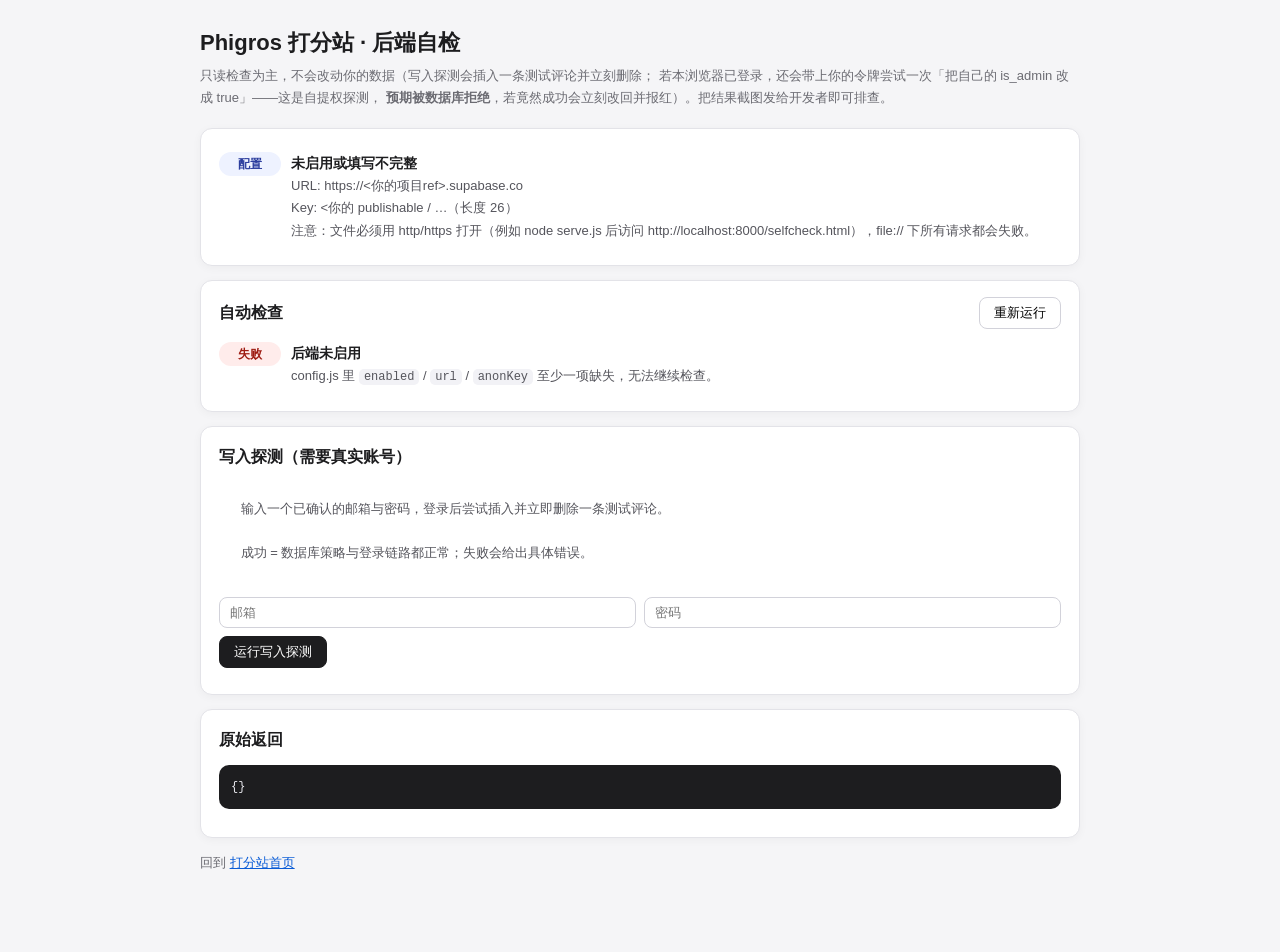
==== selfcheck.html @ b78b50f0 "chore: 首次提交 —— Phigros 谱面评价站（开源版，代码 MIT；曲目数据与曲绘不随仓库分发）" ====
<!DOCTYPE html>
<html lang="zh-CN">
<head>
<meta charset="UTF-8" />
<meta name="viewport" content="width=device-width, initial-scale=1.0" />
<title>Phigros 打分站 · 后端自检</title>
<style>
  :root { color-scheme: light dark; }
  body { margin: 0; padding: 24px 18px 60px; background: #f5f5f7; color: #1d1d1f;
    font-family: -apple-system, "PingFang SC", "Microsoft YaHei", Arial, sans-serif; line-height: 1.7; }
  .wrap { max-width: 880px; margin: 0 auto; }
  h1 { font-size: 22px; margin: 0 0 4px; }
  .sub { color: #6b6b72; font-size: 13px; margin-bottom: 18px; }
  .card { background: #fff; border: 1px solid #e3e3e8; border-radius: 12px; padding: 16px 18px; margin-bottom: 14px;
    box-shadow: 0 2px 10px rgba(0,0,0,.04); }
  .row { display: flex; gap: 10px; align-items: flex-start; padding: 7px 0; border-bottom: 1px dashed #ececf1; }
  .row:last-child { border-bottom: none; }
  .tag { flex: 0 0 62px; font-size: 12px; font-weight: 700; text-align: center; border-radius: 999px; padding: 2px 0; }
  .ok   { background: #e6f7ec; color: #10693a; }
  .warn { background: #fff6e5; color: #8a5a00; }
  .bad  { background: #ffeceb; color: #9e1c12; }
  .info { background: #eef2ff; color: #2c3e9e; }
  .name { font-weight: 600; font-size: 14px; }
  .desc { font-size: 13px; color: #55555c; white-space: pre-wrap; word-break: break-word; }
  code { background: #f2f2f6; padding: 1px 5px; border-radius: 5px; font-size: 12px; }
  button { border: 1px solid #d2d2da; background: #fff; border-radius: 8px; padding: 6px 14px; font-size: 13px;
    cursor: pointer; font-family: inherit; }
  button.primary { background: #1d1d1f; color: #fff; border-color: #1d1d1f; }
  button:disabled { opacity: .5; cursor: default; }
  input { border: 1px solid #d2d2da; border-radius: 8px; padding: 7px 10px; font-size: 13px; font-family: inherit; width: 100%; box-sizing: border-box; }
  .field { margin-bottom: 8px; }
  .grid2 { display: grid; grid-template-columns: 1fr 1fr; gap: 8px; }
  pre { background: #1d1d1f; color: #e8e8ed; padding: 12px; border-radius: 10px; overflow: auto; font-size: 12px; max-height: 260px; }
  a { color: #0a5cd6; }
</style>
</head>
<body>
<div class="wrap">
  <h1>Phigros 打分站 · 后端自检</h1>
  <div class="sub">只读检查为主，不会改动你的数据（写入探测会插入一条测试评论并立刻删除；
    若本浏览器已登录，还会带上你的令牌尝试一次「把自己的 is_admin 改成 true」——这是自提权探测，
    <b>预期被数据库拒绝</b>，若竟然成功会立刻改回并报红）。把结果截图发给开发者即可排查。</div>

  <div class="card" id="cfgCard">
    <div class="row"><span class="tag info">配置</span><div>
      <div class="name" id="cfgName">读取 config.js…</div>
      <div class="desc" id="cfgDesc"></div>
    </div></div>
  </div>

  <div class="card">
    <div style="display:flex;justify-content:space-between;align-items:center;margin-bottom:6px">
      <b>自动检查</b>
      <button id="rerun">重新运行</button>
    </div>
    <div id="results"></div>
  </div>

  <div class="card">
    <b>写入探测（需要真实账号）</b>
    <div class="desc" style="margin:6px 0 10px">
      输入一个已确认的邮箱与密码，登录后尝试插入并立即删除一条测试评论。<br>
      成功 = 数据库策略与登录链路都正常；失败会给出具体错误。
    </div>
    <div class="grid2">
      <div class="field"><input id="pEmail" type="email" placeholder="邮箱" /></div>
      <div class="field"><input id="pPass" type="password" placeholder="密码" /></div>
    </div>
    <button class="primary" id="probeBtn">运行写入探测</button>
    <div id="probeOut" style="margin-top:10px"></div>
  </div>

  <div class="card">
    <b>原始返回</b>
    <pre id="raw">（运行后显示）</pre>
  </div>

  <p class="sub">回到 <a href="index.html">打分站首页</a></p>
</div>

<script src="config.js"></script>
<script>
(function () {
  'use strict';
  var BC = window.PHIGROS_BACKEND || {};
  var URL_ = (BC.url || '').replace(/\/+$/, '');
  var KEY = BC.anonKey || '';
  var ready = !!(BC.enabled && URL_ && KEY);
  var rawLog = {};

  function el(id) { return document.getElementById(id); }
  function esc(s) { return String(s == null ? '' : s).replace(/&/g, '&amp;').replace(/</g, '&lt;').replace(/>/g, '&gt;'); }

  function addRow(level, name, desc) {
    var row = document.createElement('div');
    row.className = 'row';
    row.innerHTML = '<span class="tag ' + level + '">' +
      ({ ok: '通过', warn: '注意', bad: '失败', info: '信息' }[level] || '信息') +
      '</span><div><div class="name">' + esc(name) + '</div><div class="desc">' + desc + '</div></div>';
    el('results').appendChild(row);
  }

  async function req(method, path, body, token) {
    var headers = { apikey: KEY };
    if (KEY) headers.Authorization = 'Bearer ' + (token || KEY);
    if (body) headers['Content-Type'] = 'application/json';
    var res = await fetch(URL_ + path, {
      method: method,
      headers: headers,
      body: body ? JSON.stringify(body) : undefined
    });
    var text = await res.text();
    var data = null;
    if (text) { try { data = JSON.parse(text); } catch (e) { data = text; } }
    rawLog[method + ' ' + path] = { status: res.status, body: data };
    return { status: res.status, ok: res.ok, data: data };
  }

  function msgOf(r) {
    var d = r.data;
    if (d && typeof d === 'object') return d.message || d.msg || d.hint || d.error_description || d.error || JSON.stringify(d);
    return String(d || ('HTTP ' + r.status));
  }

  function dumpRaw() { el('raw').textContent = JSON.stringify(rawLog, null, 2); }

  /* ---------- 配置 ---------- */
  el('cfgName').textContent = ready ? '已启用（enabled: true）' : '未启用或填写不完整';
  el('cfgDesc').textContent =
    'URL: ' + (URL_ || '（空）') + '\nKey: ' + (KEY ? KEY.slice(0, 18) + '…（长度 ' + KEY.length + '）' : '（空）') +
    '\n注意：文件必须用 http/https 打开（例如 node serve.js 后访问 http://localhost:8000/selfcheck.html），file:// 下所有请求都会失败。';

  function prefixed(k) { return (k || '').indexOf('sb_publishable_') === 0 || (k || '').indexOf('sb_secret_') === 0; }

  /* ---------- 自动检查 ---------- */
  async function run() {
    el('results').innerHTML = '';
    rawLog = {};

    if (!ready) {
      addRow('bad', '后端未启用', 'config.js 里 <code>enabled</code> / <code>url</code> / <code>anonKey</code> 至少一项缺失，无法继续检查。');
      dumpRaw();
      return;
    }
    if (prefixed(KEY) && KEY.indexOf('sb_secret_') === 0) {
      addRow('bad', '密钥用错了', '当前填的是 secret key，请换成 <code>sb_publishable_…</code> 的公钥。');
    }

    /* 1. Auth 设置 */
    try {
      var s = await req('GET', '/auth/v1/settings');
      if (s.ok) {
        var d = s.data || {};
        var auto = d.mailer_autoconfirm;
        var signup = d.disable_signup === true ? '已关闭注册' : '允许注册';
        addRow('ok', 'Auth 服务可达', 'Supabase Auth 正常响应。' + signup +
          (auto === true ? '；<b>邮箱自动确认已开启</b>（注册后可直接登录）' : '；邮箱确认开启（注册后需点邮件里的确认链接）'));
      } else {
        addRow('bad', 'Auth 服务不可达', 'HTTP ' + s.status + '：' + esc(msgOf(s)));
      }
    } catch (e) {
      addRow('bad', 'Auth 请求异常', '多半是网络被拦截或页面不是 http(s) 打开的。' + esc(e.message));
    }

    /* 2. 数据表 / 视图可读性 */
    var tables = [
      { p: '/rest/v1/profiles?select=id,username,nickname,avatar_color,is_admin&limit=2', n: 'profiles 视图（昵称/管理员）' },
      { p: '/rest/v1/ratings?select=id,song_id,user_id,score&limit=2', n: 'ratings 表' },
      { p: '/rest/v1/comments?select=id,song_id,user_id,text&limit=2', n: 'comments 表' }
    ];
    for (var i = 0; i < tables.length; i++) {
      var t = tables[i];
      try {
        var r = await req('GET', t.p);
        if (r.ok) {
          addRow('ok', t.n + ' 可读', '返回 ' + (Array.isArray(r.data) ? r.data.length : 0) + ' 行（最多取 2 行作示例）。');
        } else {
          addRow('bad', t.n + ' 读取失败', 'HTTP ' + r.status + '：' + esc(msgOf(r)) +
            (/does not exist/i.test(msgOf(r)) ? '\n表/视图不存在 → 请在 SQL Editor 里执行 supabase-setup.sql。' : ''));
        }
      } catch (e) {
        addRow('bad', t.n + ' 请求异常', esc(e.message));
      }
    }

    /* 3. profiles 是否暴露 is_admin */
    try {
      var pf = await req('GET', '/rest/v1/profiles?select=is_admin&limit=1');
      if (pf.ok) addRow('ok', 'profiles 暴露 is_admin', '前端管理员判定依赖它，已就绪。');
      else addRow('warn', 'profiles 缺少 is_admin', 'HTTP ' + pf.status + '：' + esc(msgOf(pf)) +
        '\n重跑 supabase-setup.sql 里的 <code>create or replace view public.profiles …</code> 即可修复。');
    } catch (e) { /* 上面已报过 */ }

    /* 4. 匿名读 users 表：应当读不到任何行（RLS 生效） */
    try {
      var us = await req('GET', '/rest/v1/users?select=id,username&limit=3');
      if (us.ok) {
        var rows = Array.isArray(us.data) ? us.data.length : 0;
        if (rows === 0) addRow('ok', 'users 表受 RLS 保护', '匿名读取返回 0 行，符合预期（密码哈希不会外泄）。');
        else addRow('bad', 'users 表可被匿名读取', '匿名就拿到了 ' + rows + ' 行资料！说明 RLS 未生效或策略过宽，请重跑 supabase-setup.sql。');
      } else {
        addRow('ok', 'users 表受 RLS 保护', '匿名读取被拒绝（HTTP ' + us.status + '），符合预期。');
      }
    } catch (e) { addRow('warn', 'users 表检查异常', esc(e.message)); }

    /* 5. 匿名写入探测：应当被拒 */
    var probeId = 'selfcheck_' + Date.now();
    try {
      var w = await req('POST', '/rest/v1/comments', {
        id: probeId, song_id: '__selfcheck__', user_id: '00000000-0000-0000-0000-000000000000',
        text: 'selfcheck anon probe', created_at: Date.now()
      });
      if (w.status === 201 || w.status === 200) {
        addRow('bad', '匿名竟然能写入评论', 'RLS 没有拦住未登录写入！请立刻重跑 supabase-setup.sql，并确认没有执行过 _临时放行.sql。');
        await req('DELETE', '/rest/v1/comments?id=eq.' + encodeURIComponent(probeId));
        addRow('info', '已尝试清理测试数据', '如果上面那条写入成功，已尝试删除探针数据 ' + esc(probeId) + '。');
      } else {
        addRow('ok', '未登录写入被拒绝', 'HTTP ' + w.status + '：' + esc(msgOf(w)) + '（这是预期的安全行为）');
      }
    } catch (e) {
      addRow('warn', '匿名写入探测异常', esc(e.message));
    }

    /* 6. 🔒 自提权探测：谁都别想改自己的 is_admin（本次安全加固的核心）
     * 判定口径与验收清单 §5.1 一致，两种请求各打一次：
     *   ① 不带令牌（匿名）PATCH 一条目标记录 {is_admin:true} → 期望 403 + code=42501
     *   ② 已登录时再带自己的令牌 PATCH 自己那行 → 期望 403 + 42501，并读回 profiles.is_admin 复核
     * 判定：读回仍为 false（或两种请求都被拒）= 通过；读回变成 true = 失败（严重，立刻尝试改回）；
     *       返回 2xx 但读不回来 / 后端不可达 = 「未验证」，不算失败。
     */
    var escSess = null;
    try { var sraw = localStorage.getItem('dsh_session'); escSess = sraw ? JSON.parse(sraw) : null; } catch (e) { escSess = null; }
    var escTok = (escSess && escSess.access_token) ? escSess.access_token : null;
    var escUid = (escSess && escSess.user_id) ? escSess.user_id : null;
    var escSentinel = '00000000-0000-0000-0000-000000000000';

    function escLine(tag, r) {
      var code = (r.data && (r.data.code || r.data.error_code)) || '';
      var msg = msgOf(r);
      if (/^HTTP \d+$/.test(msg)) msg = '';   // 后端没给正文时不要重复状态码
      return tag + '：HTTP ' + r.status + (code ? ' / code=' + code : '') + (msg ? '：' + msg : '');
    }

    try {
      // ① 不带令牌（无论是否登录都先打一次）
      var escAnon = await req('PATCH', '/rest/v1/users?id=eq.' + encodeURIComponent(escUid || escSentinel), { is_admin: true }, null);
      var escAnonRejected = !(escAnon.ok || escAnon.status === 200 || escAnon.status === 204);

      // ② 已登录：先读自己的状态 → 带自己的令牌改自己那行 → 再读回复核
      var escSelfLine = '', escSelfRes = null, escBefore = null, escAfter = null;
      if (escUid) {
        var escB0 = await req('GET', '/rest/v1/profiles?select=is_admin&id=eq.' + encodeURIComponent(escUid), null, escTok);
        escBefore = (escB0.ok && Array.isArray(escB0.data) && escB0.data[0]) ? escB0.data[0].is_admin : null;
        escSelfRes = await req('PATCH', '/rest/v1/users?id=eq.' + encodeURIComponent(escUid), { is_admin: true }, escTok);
        escSelfLine = escLine('带自己的令牌', escSelfRes);
        var escB1 = await req('GET', '/rest/v1/profiles?select=is_admin&id=eq.' + encodeURIComponent(escUid), null, escTok);
        escAfter = (escB1.ok && Array.isArray(escB1.data) && escB1.data[0]) ? escB1.data[0].is_admin : null;
      }

      var escExpect = '期望：403/401 + <code>42501 permission denied</code>（加固生效时这是正常现象，不是故障）。';

      if (escUid && escAfter === true && escBefore === true) {
        addRow('info', 'is_admin 自提权探测：未验证',
          '当前账号本来就是管理员，写回 true 等于空操作，这次探测不能判定加固是否生效（加固后也会被 403 拒掉）。\n' +
          '· ' + escSelfLine + '\n请换一个<b>普通账号</b>登录后再跑一遍本页。' + escExpect);
      } else if (escUid && escAfter === true) {
        addRow('bad', 'is_admin 自提权探测：竟然提权成功',
          '登录用户竟然能把自己（' + esc(escSess.email || escUid) + '）的 is_admin 从 false 改成 true（' + escSelfLine + '）！\n' +
          '这是<b>严重</b>问题：任何注册用户都能变成管理员（可删任意评论/评分、读全部用户资料）。\n' +
          '请立刻在 SQL Editor 重新执行 <b>supabase-setup.sql</b>（含「收回 is_admin 列权限 + 触发器兜底 + admin_set_admin 函数」）；' +
          '若刚执行过 _临时放行.sql，必须重跑 supabase-setup.sql 才能恢复保护。\n' +
          '另外请把本页输出发给开发者，并按验收清单第 4.2 节用 Console 手工复验。');
        var escFix = await req('PATCH', '/rest/v1/users?id=eq.' + encodeURIComponent(escUid), { is_admin: false }, escTok);
        if (escFix.ok || escFix.status === 204) addRow('info', '已尝试还原', '已把本次探测写进去的 is_admin 改回 false，避免留下痕迹。');
        else addRow('warn', '探测后未能还原', '请手动执行：<code>update public.users set is_admin = false where id = \'' + esc(escUid) + '\';</code>');
      } else if (escUid && escAfter === false) {
        addRow('ok', 'is_admin 自提权探测：已被拒绝',
          '已登录用户无法把自己改成管理员（列级权限拒绝）。\n' +
          '· ' + escLine('带自己的令牌', escSelfRes) + '\n' +
          '· 读回验证：<code>GET /rest/v1/profiles?select=is_admin&amp;id=eq.' + esc(escUid) + '</code> → is_admin=false\n' +
          '· ' + escLine('不带令牌', escAnon) + '\n' + escExpect);
      } else if (!escUid && escAnonRejected) {
        addRow('ok', 'is_admin 自提权探测：已被拒绝',
          '未登录（不带令牌）无法把 is_admin 改成 true。\n' +
          '· ' + escLine('不带令牌', escAnon) + '\n' + escExpect +
          '\n想更彻底地复核：用一个<b>普通账号</b>登录后再跑一遍本页（会改用自己的行并读回验证）。');
      } else if (!escUid) {
        addRow('info', 'is_admin 自提权探测：未验证',
          '未登录时这次 PATCH 返回 ' + escLine('不带令牌', escAnon) +
          '——匿名请求在「匹配 0 行」时后端同样可能返回 204，据此无法断定加固是否生效。\n' +
          '请用一个<b>普通账号</b>登录后重新运行本页：那一步会带自己的令牌改自己的行，再读回 <code>profiles.is_admin</code> 复核。' + escExpect);
      } else {
        addRow('info', 'is_admin 自提权探测：未验证',
          '本次 PATCH 返回 ' + escSelfLine + '，但没能读回自己的资料行（profiles 视图不可读 / 无该行），无法确认最终状态。\n' +
          '请先修好上面「profiles 视图」那一项（重跑 supabase-setup.sql 里的 <code>create or replace view public.profiles …</code>），再重新运行本页。');
      }
    } catch (e) {
      addRow('info', 'is_admin 自提权探测：未验证',
        '探测请求没能完成：' + esc(e.message) +
        '\n后端不可达时本项无法判定（这一项不计为失败）。请确认页面是经 http(s) 打开的，且 config.js 里的 Supabase 地址可访问，然后重新运行本页。');
    }

    /* 7. 本地会话 */
    var hasSession = false;
    try { hasSession = !!localStorage.getItem('dsh_session'); } catch (e) { /* 忽略 */ }
    addRow('info', '本浏览器登录状态', hasSession ? '存在本地会话（dsh_session）。' : '当前未登录。');

    dumpRaw();
  }

  /* ---------- 写入探测（真实登录） ---------- */
  el('probeBtn').addEventListener('click', async function () {
    var btn = el('probeBtn');
    var out = el('probeOut');
    var email = el('pEmail').value.trim();
    var pass = el('pPass').value;
    out.innerHTML = '';
    if (!email || !pass) { out.innerHTML = '<div class="desc" style="color:#9e1c12">请先填写邮箱与密码。</div>'; return; }
    btn.disabled = true;
    function say(level, text) {
      out.innerHTML += '<div class="row"><span class="tag ' + level + '">' +
        ({ ok: '通过', warn: '注意', bad: '失败', info: '信息' }[level] || '信息') +
        '</span><div><div class="desc">' + text + '</div></div></div>';
    }
    try {
      var t = await req('POST', '/auth/v1/token?grant_type=password', { email: email, password: pass });
      if (!t.ok) {
        say('bad', '登录失败：HTTP ' + t.status + ' ' + esc(msgOf(t)));
        dumpRaw(); btn.disabled = false; return;
      }
      var token = t.data.access_token;
      var uid = t.data.user && t.data.user.id;
      say('ok', '登录成功，用户 UUID：<code>' + esc(uid) + '</code>');

      var me = await req('GET', '/rest/v1/profiles?select=id,nickname,is_admin&id=eq.' + encodeURIComponent(uid), null, token);
      if (me.ok && Array.isArray(me.data) && me.data.length) {
        say('ok', '资料行已自动创建：昵称 <b>' + esc(me.data[0].nickname) + '</b>，管理员 ' + (me.data[0].is_admin ? '是' : '否'));
      } else {
        say('warn', '没有查到自己的资料行（触发器可能没生效）：HTTP ' + me.status + ' ' + esc(msgOf(me)));
      }

      var id = 'selfcheck_' + Date.now();
      var ins = await req('POST', '/rest/v1/comments', {
        id: id, song_id: '__selfcheck__', user_id: uid, text: 'selfcheck write probe', created_at: Date.now()
      }, token);
      if (ins.ok || ins.status === 201) {
        say('ok', '写入成功（已插入测试评论）');
        var del = await req('DELETE', '/rest/v1/comments?id=eq.' + encodeURIComponent(id), null, token);
        say(del.ok ? 'ok' : 'warn', del.ok ? '测试数据已清理' : '清理失败，请手动删除 id=' + esc(id));
      } else {
        say('bad', '写入被拒绝：HTTP ' + ins.status + ' ' + esc(msgOf(ins)) +
          '<br>若是 <code>row-level security</code>：确认登录状态正常，且 comments 表有 insert 策略（重跑 supabase-setup.sql）。');
      }
    } catch (e) {
      say('bad', '探测异常：' + esc(e.message));
    }
    dumpRaw();
    btn.disabled = false;
  });

  el('rerun').addEventListener('click', run);
  run();
})();
</script>
</body>
</html>
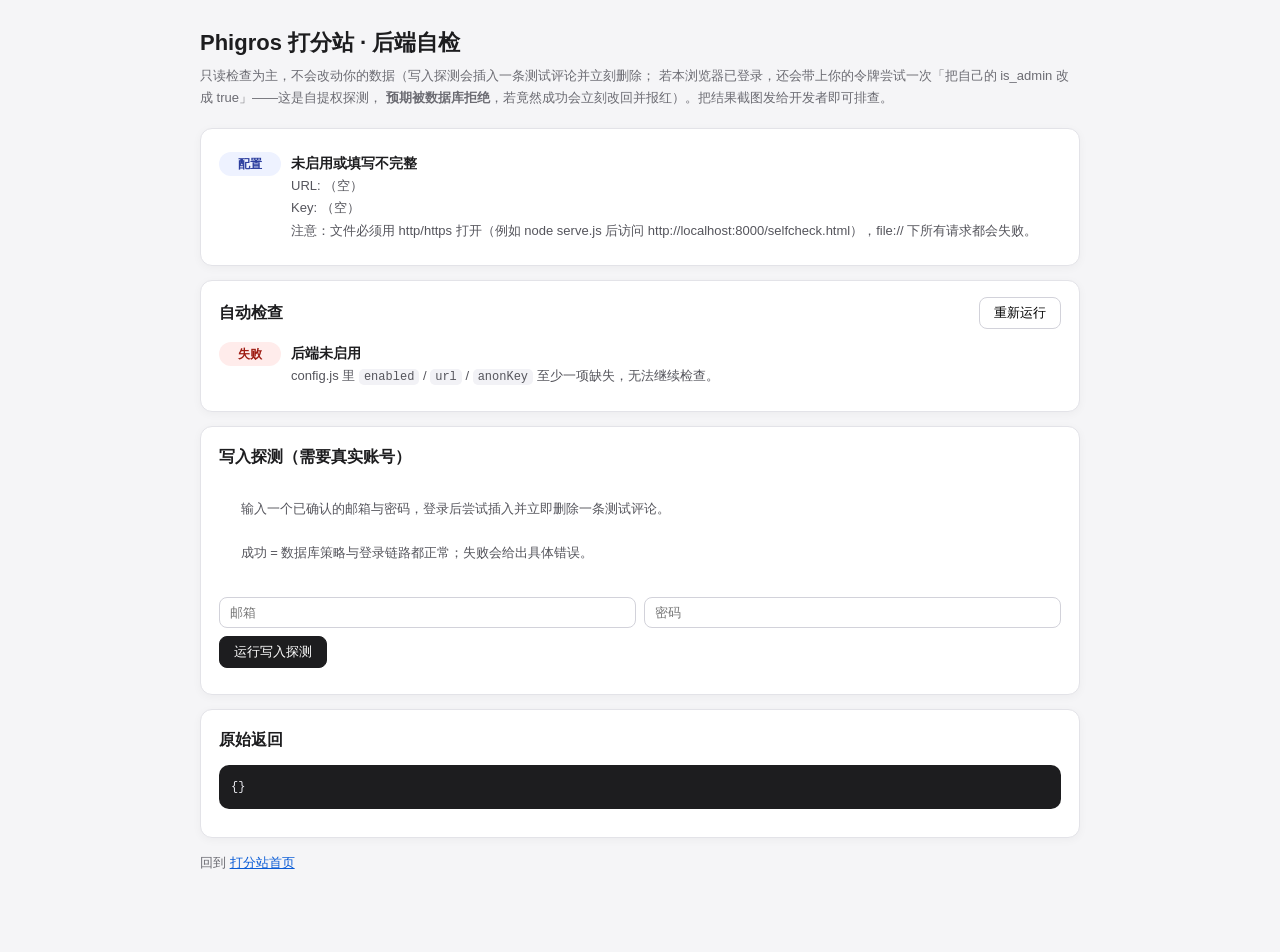
==== commit ca056ac9: "docs: 清理公开仓里的文档与引用（审核员 A 组问题） 按只读审核员 repo-review 的结论逐条修：私有仓旧文件名、指向本仓不存在文件的引用、 内部角色与流程用语、本机路径与真实邮箱。只改" ====
--- a/selfcheck.html
+++ b/selfcheck.html
@@ -211,7 +211,7 @@
         text: 'selfcheck anon probe', created_at: Date.now()
       });
       if (w.status === 201 || w.status === 200) {
-        addRow('bad', '匿名竟然能写入评论', 'RLS 没有拦住未登录写入！请立刻重跑 supabase-setup.sql，并确认没有执行过 _临时放行.sql。');
+        addRow('bad', '匿名竟然能写入评论', 'RLS 没有拦住未登录写入！请立刻重跑 supabase-setup.sql，并确认没有手工关掉过任何表的行级安全策略（RLS）。');
         await req('DELETE', '/rest/v1/comments?id=eq.' + encodeURIComponent(probeId));
         addRow('info', '已尝试清理测试数据', '如果上面那条写入成功，已尝试删除探针数据 ' + esc(probeId) + '。');
       } else {
@@ -222,7 +222,7 @@
     }
 
     /* 6. 🔒 自提权探测：谁都别想改自己的 is_admin（本次安全加固的核心）
-     * 判定口径与验收清单 §5.1 一致，两种请求各打一次：
+     * 判定口径与私有开发仓验收手册 §5.1 一致，两种请求各打一次：
      *   ① 不带令牌（匿名）PATCH 一条目标记录 {is_admin:true} → 期望 403 + code=42501
      *   ② 已登录时再带自己的令牌 PATCH 自己那行 → 期望 403 + 42501，并读回 profiles.is_admin 复核
      * 判定：读回仍为 false（或两种请求都被拒）= 通过；读回变成 true = 失败（严重，立刻尝试改回）；
@@ -268,8 +268,8 @@
           '登录用户竟然能把自己（' + esc(escSess.email || escUid) + '）的 is_admin 从 false 改成 true（' + escSelfLine + '）！\n' +
           '这是<b>严重</b>问题：任何注册用户都能变成管理员（可删任意评论/评分、读全部用户资料）。\n' +
           '请立刻在 SQL Editor 重新执行 <b>supabase-setup.sql</b>（含「收回 is_admin 列权限 + 触发器兜底 + admin_set_admin 函数」）；' +
-          '若刚执行过 _临时放行.sql，必须重跑 supabase-setup.sql 才能恢复保护。\n' +
-          '另外请把本页输出发给开发者，并按验收清单第 4.2 节用 Console 手工复验。');
+          '若刚手工关掉过行级安全策略（RLS），必须重跑 supabase-setup.sql 才能恢复保护。\n' +
+          '另外请把本页输出发给开发者，并用浏览器 Console 手工复验写入是否被拒。');
         var escFix = await req('PATCH', '/rest/v1/users?id=eq.' + encodeURIComponent(escUid), { is_admin: false }, escTok);
         if (escFix.ok || escFix.status === 204) addRow('info', '已尝试还原', '已把本次探测写进去的 is_admin 改回 false，避免留下痕迹。');
         else addRow('warn', '探测后未能还原', '请手动执行：<code>update public.users set is_admin = false where id = \'' + esc(escUid) + '\';</code>');
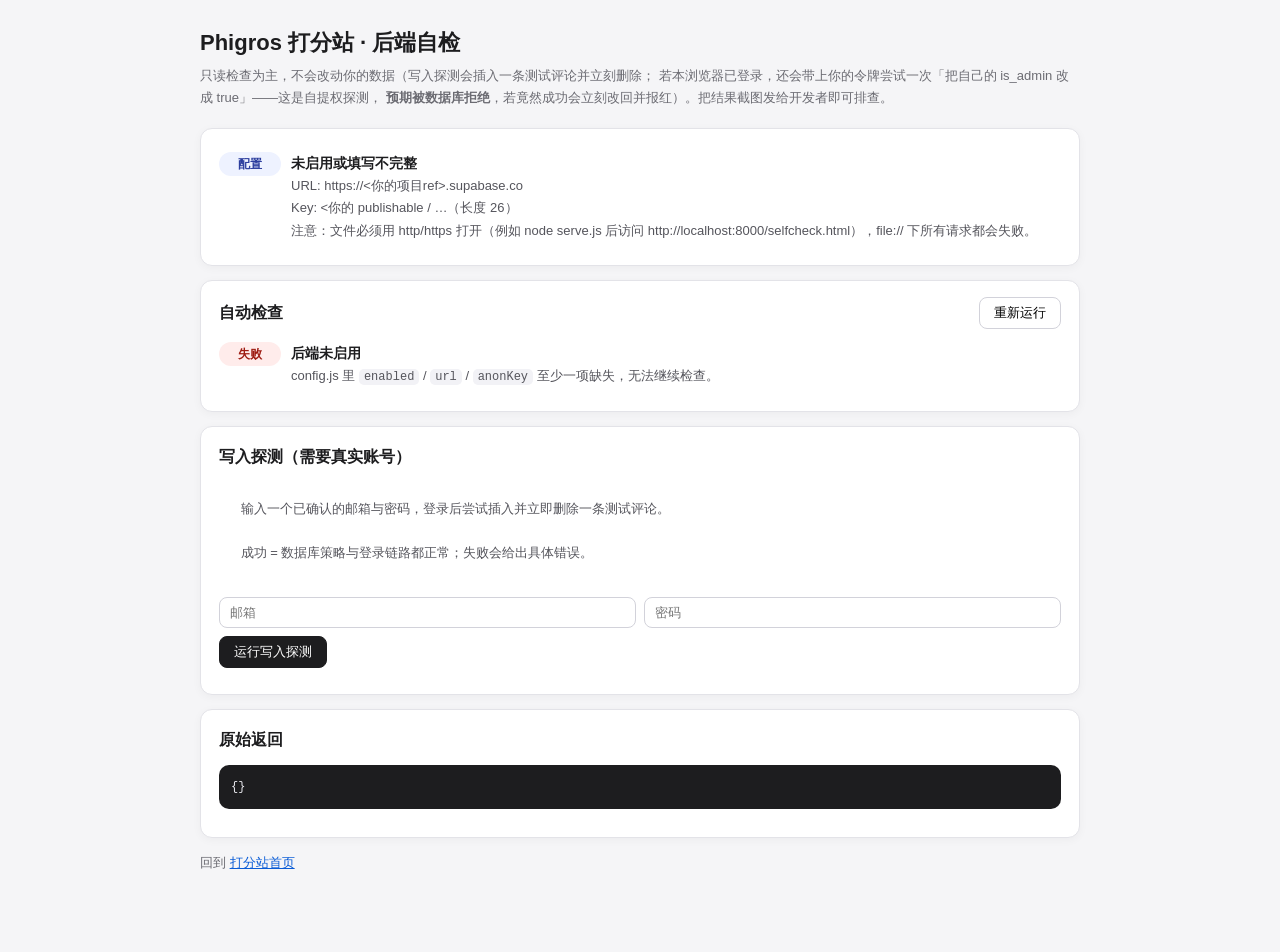
==== commit b4fa717f: "docs+fix: 按审核员与所有者裁定收口公开仓（占位图标 / 配置模板 / 源文件改写） 所有者 2026-10-10 三条裁定： 1. 站点图标（九鸟.jpg）是**他人的版权** ⇒ 公开仓不" ====
--- a/selfcheck.html
+++ b/selfcheck.html
@@ -222,7 +222,7 @@
     }
 
     /* 6. 🔒 自提权探测：谁都别想改自己的 is_admin（本次安全加固的核心）
-     * 判定口径与私有开发仓验收手册 §5.1 一致，两种请求各打一次：
+     * 判定口径：两种请求各打一次，都必须是「被拒绝」：
      *   ① 不带令牌（匿名）PATCH 一条目标记录 {is_admin:true} → 期望 403 + code=42501
      *   ② 已登录时再带自己的令牌 PATCH 自己那行 → 期望 403 + 42501，并读回 profiles.is_admin 复核
      * 判定：读回仍为 false（或两种请求都被拒）= 通过；读回变成 true = 失败（严重，立刻尝试改回）；
